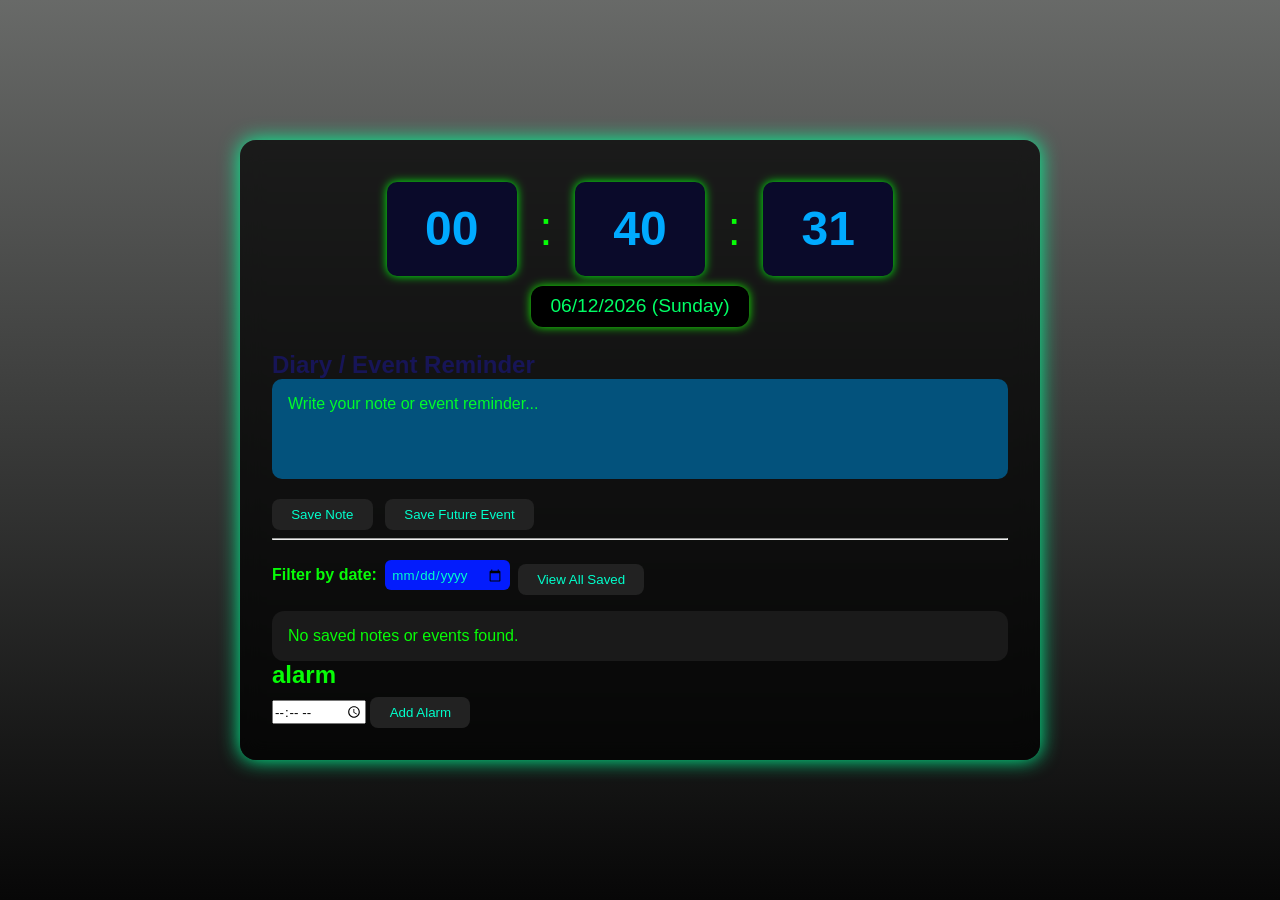
==== index.html @ 6b01ee1b "all" ====
<!DOCTYPE html>
<html lang="en">
<head>
  <meta charset="UTF-8" />
  <meta name="viewport" content="width=device-width, initial-scale=1.0"/>
  <title>Glassmorphism Digital Clock with Diary</title>
  <link rel="stylesheet" href="style.css" />
  <link rel="manifest" href="manifest.json" />
  <meta name="theme-color" content="#00ff66">
  <meta name="mobile-web-app-capable" content="yes">
  <meta name="apple-mobile-web-app-capable" content="yes">
  <link rel="apple-touch-icon" href="icon-192.png">
  <link rel="icon" type="image/png" href="alarm-icon.png" />
</head>
<body>
  <div class="main-container">
    
    <!-- Clock -->
    <div class="clock-container">
      <div class="clock">
        <div id="hours" class="block">00</div>
        <div class="colon">:</div>
        <div id="minutes" class="block">00</div>
        <div class="colon">:</div>
        <div id="seconds" class="block">00</div>
      </div>
    </div>

    <!-- Date -->
    <div class="date-container">
      <div class="date" id="dateDisplay">Loading...</div>
    </div>

    <!-- Diary Section -->
    <div class="diary-container">
      <h2>Diary / Event Reminder</h2>
      
      <!-- Shared Notepad -->
      <textarea id="diaryInput" placeholder="Write your note or event reminder..."></textarea>
      
      <!-- Action Buttons -->
      <div class="diary-buttons">
        <button onclick="saveNote()">Save Note</button>
        <button onclick="saveFutureEvent()">Save Future Event</button>
      </div>
      <div id="savedStatus"></div>

      <hr>

      <!-- View Notes & Events -->
      <div class="history-controls">
        <label for="dateFilter"><strong>Filter by date:</strong></label>
        <input type="date" id="dateFilter" onchange="viewSavedHistory(this.value)">
        <button onclick="viewSavedHistory()">View All Saved</button>
      </div>
      <div id="notesHistory" class="notes-history-container"></div>
    </div>
    <div class="alarm-section">
      <h2>alarm</h2>
      <input type="time" id="alarmTime" />
      <button onclick="addAlarm()">Add Alarm</button>
      <ul id="alarmList"></ul>
    </div>
  </div>

  <!-- JavaScript -->
  <script src="script.js"></script>

  <!-- Service Worker -->
  <script>
    if ('serviceWorker' in navigator) {
      navigator.serviceWorker.register('service-worker.js')
        .then(reg => console.log('Service Worker registered:', reg.scope))
        .catch(err => console.error('Service Worker registration failed:', err));
    }

    // Request Notification Permission
    if ('Notification' in window && Notification.permission !== "granted") {
      Notification.requestPermission();
    }
  </script>
</body>
</html>
---- style.css ----
/* Reset and Base */
* {
    margin: 0;
    padding: 0;
    box-sizing: border-box;
    font-family: 'Segoe UI', Tahoma, Geneva, Verdana, sans-serif;
}

body {
    background: linear-gradient(to bottom, #505250dc, #070707);
    color: #07fc07;
    min-height: 100vh;
    display: flex;
    justify-content: center;
    align-items: center;
    padding: 2rem;
}

/* Main Container */
.main-container {
    width: 100%;
    max-width: 800px;
    background: rgba(0, 0, 0, 0.7);
    backdrop-filter: blur(10px);
    border-radius: 16px;
    padding: 2rem;
    box-shadow: 0 0 20px #00ff99;
    overflow: hidden;
}

/* Clock Styles */
.clock {
    display: flex;
    align-items: center;
    justify-content: center;
    gap: 0.5rem;
    flex-wrap: wrap;
    max-width: 100%;
    font-size: 3rem;
    color: #ffffff;
    padding: 10px 20px;
}

.block {
    background: #0a0a2a;
    padding: 0.4em 0.8em;
    border-radius: 10px;
    margin: 0 0.3em;
    color: #00aaff;
    font-weight: bold;
    min-width: 60px;
    text-align: center;
    box-shadow: 0 0 10px #00ff0d;
}

.colon {
    color: #07fc07;
}

/* Date Display */
.date-container {
    text-align: center;
    margin-bottom: 1rem;
}

#dateDisplay {
    background: #000;
    padding: 0.5em 1em;
    border-radius: 12px;
    font-size: 1.2rem;
    color: #00ff66;
    box-shadow: 0 0 10px #15f301;
    display: inline-block;
}

/* Diary Section */
.diary-container h2 {
    margin-top: 1.5rem;
    color: #171557;
}

textarea {
    width: 100%;
    height: 100px;
    padding: 1rem;
    border-radius: 10px;
    border: none;
    resize: none;
    font-size: 1rem;
    background: #03527c;
    color: #00ff66;
    margin-bottom: 0.5rem;
}

textarea::placeholder {
    color: #00fc2a;
}

/* Buttons */
button {
    padding: 0.5rem 1.2rem;
    background: #222;
    color: #00ffcc;
    border: none;
    border-radius: 8px;
    cursor: pointer;
    margin-right: 0.5rem;
    margin-top: 0.5rem;
    transition: background 0.3s ease;
}

button:hover {
    background: #00ffaa;
    color: #000;
}

/* Save Status */
#savedStatus {
    color: rgb(14, 240, 14);
    font-size: 0.9rem;
    margin-top: 0.5rem;
}

/* History Filter */
.history-controls {
    margin-top: 1rem;
    display: flex;
    flex-wrap: wrap;
    gap: 0.5rem;
    align-items: center;
}

.history-controls input[type="date"] {
    padding: 0.4rem;
    border-radius: 6px;
    border: none;
    background: #031cfc;
    color: #00ffcc;
}

/* Notes History Section */
#notesHistory {
    margin-top: 1rem;
    background: #1a1a1a;
    padding: 1rem;
    border-radius: 12px;
    max-height: 300px;
    overflow-y: auto;
}

.note-item {
    background: #2b2b2b;
    padding: 0.8rem;
    border-left: 5px solid #00ffcc;
    border-radius: 10px;
    margin-bottom: 1rem;
    color: #ffffff;
}

.note-item strong {
    color: #00ff99;
}

.note-item p {
    margin: 0.5rem 0;
    white-space: pre-wrap;
}

.note-item button {
    background: #ff3333;
    color: white;
    font-size: 0.8rem;
    padding: 0.3rem 0.6rem;
}

.note-item button:hover {
    background: #ff5555;
}

/* Future Event Input Section */
.future-event-section {
    margin-top: 2rem;
    padding: 1rem;
    background: rgba(10, 10, 42, 0.8);
    border-radius: 12px;
    box-shadow: 0 0 10px #00ff66;
}

.future-event-section h3 {
    color: #00ffcc;
    margin-bottom: 0.5rem;
}

.future-event-section input[type="date"],
.future-event-section input[type="time"] {
    padding: 0.4rem 0.6rem;
    border: none;
    border-radius: 6px;
    margin-right: 0.5rem;
    background: #00111a;
    color: #00ffcc;
}

/* Reminder Style */
.reminder-item {
    background: #1f1f1f;
    color: #00ffcc;
    padding: 0.8rem;
    border-left: 5px solid #00ffaa;
    border-radius: 10px;
    margin-top: 1rem;
}

/* Note Time Display */
.note-time {
    display: inline-block;
    background: #0a0a2a;
    padding: 0.2em 0.6em;
    margin-right: 0.5em;
    border-radius: 10px;
    color: #00aaff;
    font-weight: bold;
    font-size: 1rem;
    box-shadow: inset 2px 2px 5px #000000, inset -2px -2px 5px #1a1a1a;
}
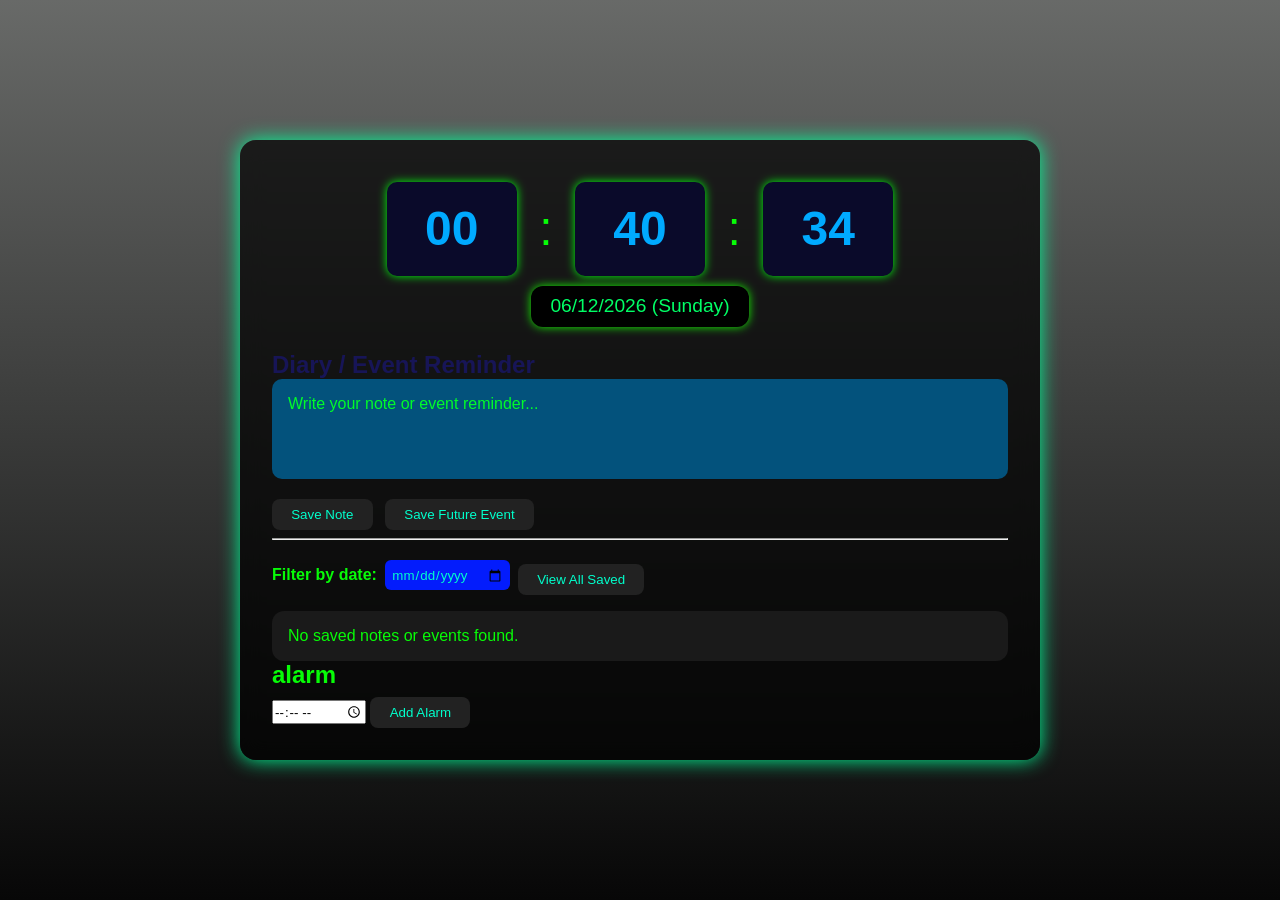
==== commit 186f4994: "all" ====
--- a/index.html
+++ b/index.html
@@ -13,6 +13,8 @@
   <link rel="icon" type="image/png" href="alarm-icon.png" />
 </head>
 <body>
+  <audio id="alarmSound" src="alarm.mp3" preload="auto"></audio>
+
   <div class="main-container">
     
     <!-- Clock -->
@@ -62,6 +64,7 @@
       <ul id="alarmList"></ul>
     </div>
   </div>
+  
 
   <!-- JavaScript -->
   <script src="script.js"></script>
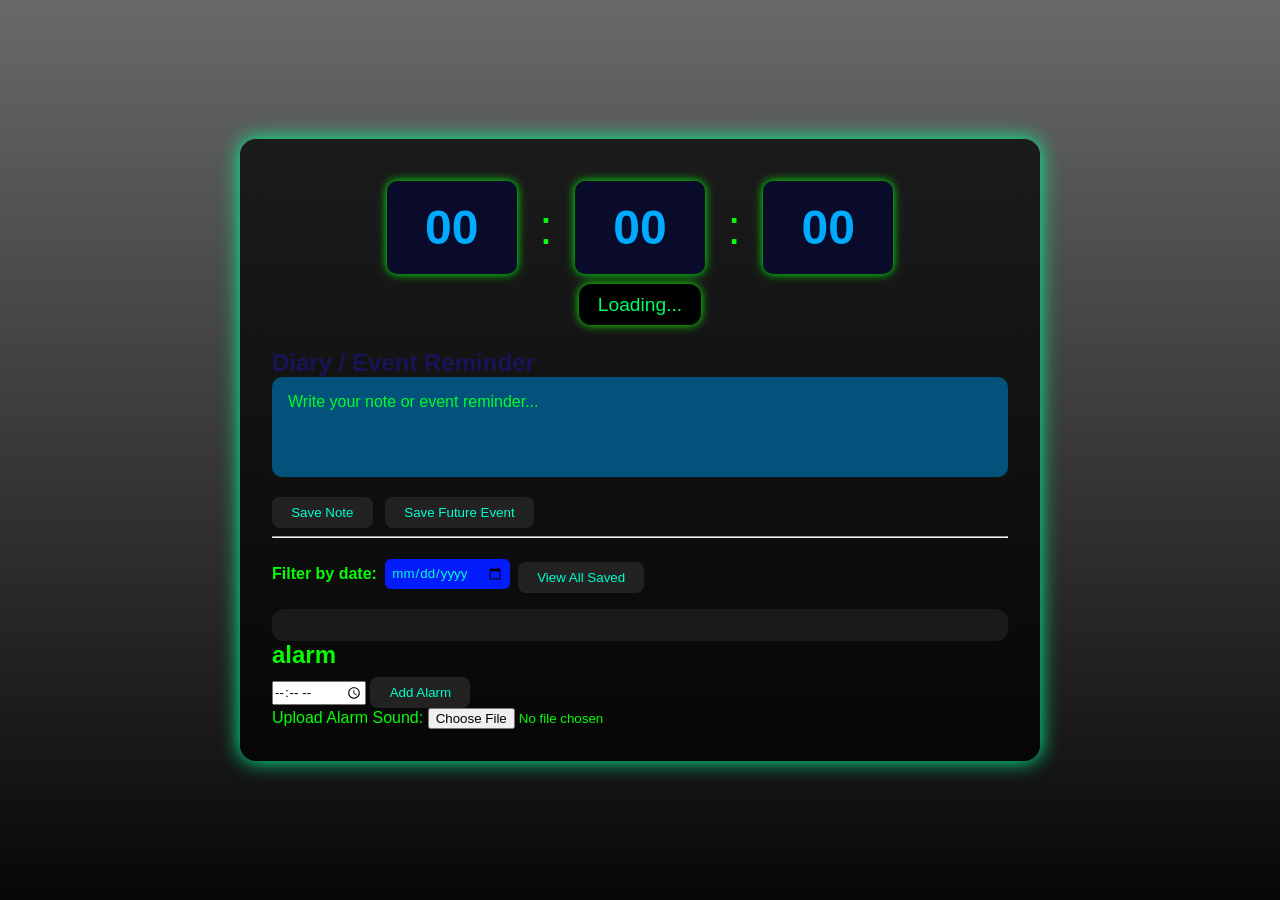
==== commit 83a66cb4: "all" ====
--- a/index.html
+++ b/index.html
@@ -13,7 +13,6 @@
   <link rel="icon" type="image/png" href="alarm-icon.png" />
 </head>
 <body>
-  <audio id="alarmSound" src="alarm.mp3" preload="auto"></audio>
 
   <div class="main-container">
     
@@ -63,6 +62,11 @@
       <button onclick="addAlarm()">Add Alarm</button>
       <ul id="alarmList"></ul>
     </div>
+    <label for="customSoundInput">Upload Alarm Sound:</label>
+<input type="file" id="customSoundInput" accept="audio/*">
+
+<audio id="alarmSound" preload="auto"></audio>
+
   </div>
   
 
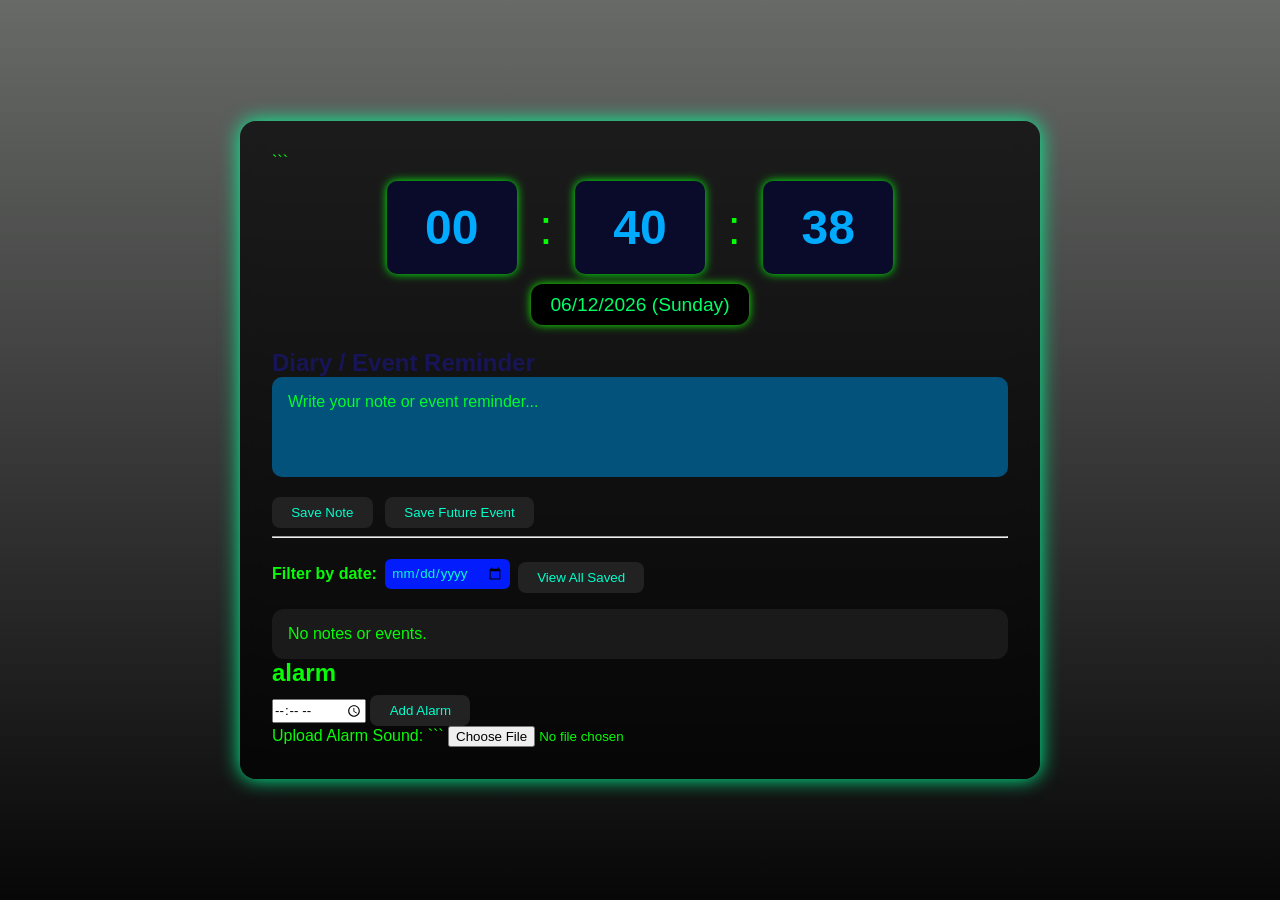
==== commit a1349f36: "all" ====
--- a/index.html
+++ b/index.html
@@ -1,4 +1,5 @@
 <!DOCTYPE html>
+
 <html lang="en">
 <head>
   <meta charset="UTF-8" />
@@ -15,65 +16,69 @@
 <body>
 
   <div class="main-container">
-    
-    <!-- Clock -->
-    <div class="clock-container">
-      <div class="clock">
-        <div id="hours" class="block">00</div>
-        <div class="colon">:</div>
-        <div id="minutes" class="block">00</div>
-        <div class="colon">:</div>
-        <div id="seconds" class="block">00</div>
-      </div>
-    </div>
 
-    <!-- Date -->
-    <div class="date-container">
-      <div class="date" id="dateDisplay">Loading...</div>
-    </div>
+```
+<!-- Clock -->
+<div class="clock-container">
+  <div class="clock">
+    <div id="hours" class="block">00</div>
+    <div class="colon">:</div>
+    <div id="minutes" class="block">00</div>
+    <div class="colon">:</div>
+    <div id="seconds" class="block">00</div>
+  </div>
+</div>
 
-    <!-- Diary Section -->
-    <div class="diary-container">
-      <h2>Diary / Event Reminder</h2>
-      
-      <!-- Shared Notepad -->
-      <textarea id="diaryInput" placeholder="Write your note or event reminder..."></textarea>
-      
-      <!-- Action Buttons -->
-      <div class="diary-buttons">
-        <button onclick="saveNote()">Save Note</button>
-        <button onclick="saveFutureEvent()">Save Future Event</button>
-      </div>
-      <div id="savedStatus"></div>
+<!-- Date -->
+<div class="date-container">
+  <div class="date" id="dateDisplay">Loading...</div>
+</div>
 
-      <hr>
+<!-- Diary Section -->
+<div class="diary-container">
+  <h2>Diary / Event Reminder</h2>
+  
+  <!-- Shared Notepad -->
+  <textarea id="diaryInput" placeholder="Write your note or event reminder..."></textarea>
+  
+  <!-- Action Buttons -->
+  <div class="diary-buttons">
+    <button onclick="saveNote()">Save Note</button>
+    <button onclick="saveFutureEvent()">Save Future Event</button>
+  </div>
+  <div id="savedStatus"></div>
 
-      <!-- View Notes & Events -->
-      <div class="history-controls">
-        <label for="dateFilter"><strong>Filter by date:</strong></label>
-        <input type="date" id="dateFilter" onchange="viewSavedHistory(this.value)">
-        <button onclick="viewSavedHistory()">View All Saved</button>
-      </div>
-      <div id="notesHistory" class="notes-history-container"></div>
-    </div>
-    <div class="alarm-section">
-      <h2>alarm</h2>
-      <input type="time" id="alarmTime" />
-      <button onclick="addAlarm()">Add Alarm</button>
-      <ul id="alarmList"></ul>
-    </div>
-    <label for="customSoundInput">Upload Alarm Sound:</label>
+  <hr>
+
+  <!-- View Notes & Events -->
+  <div class="history-controls">
+    <label for="dateFilter"><strong>Filter by date:</strong></label>
+    <input type="date" id="dateFilter" onchange="viewSavedHistory(this.value)">
+    <button onclick="viewSavedHistory()">View All Saved</button>
+  </div>
+  <div id="notesHistory" class="notes-history-container"></div>
+</div>
+<div class="alarm-section">
+  <h2>alarm</h2>
+  <input type="time" id="alarmTime" />
+  <button onclick="addAlarm()">Add Alarm</button>
+  <ul id="alarmList"></ul>
+</div>
+<label for="customSoundInput">Upload Alarm Sound:</label>
+```
+
 <input type="file" id="customSoundInput" accept="audio/*">
 
 <audio id="alarmSound" preload="auto"></audio>
 
   </div>
-  
 
   <!-- JavaScript -->
+
   <script src="script.js"></script>
 
   <!-- Service Worker -->
+
   <script>
     if ('serviceWorker' in navigator) {
       navigator.serviceWorker.register('service-worker.js')
@@ -86,5 +91,7 @@
       Notification.requestPermission();
     }
   </script>
+
 </body>
 </html>
+
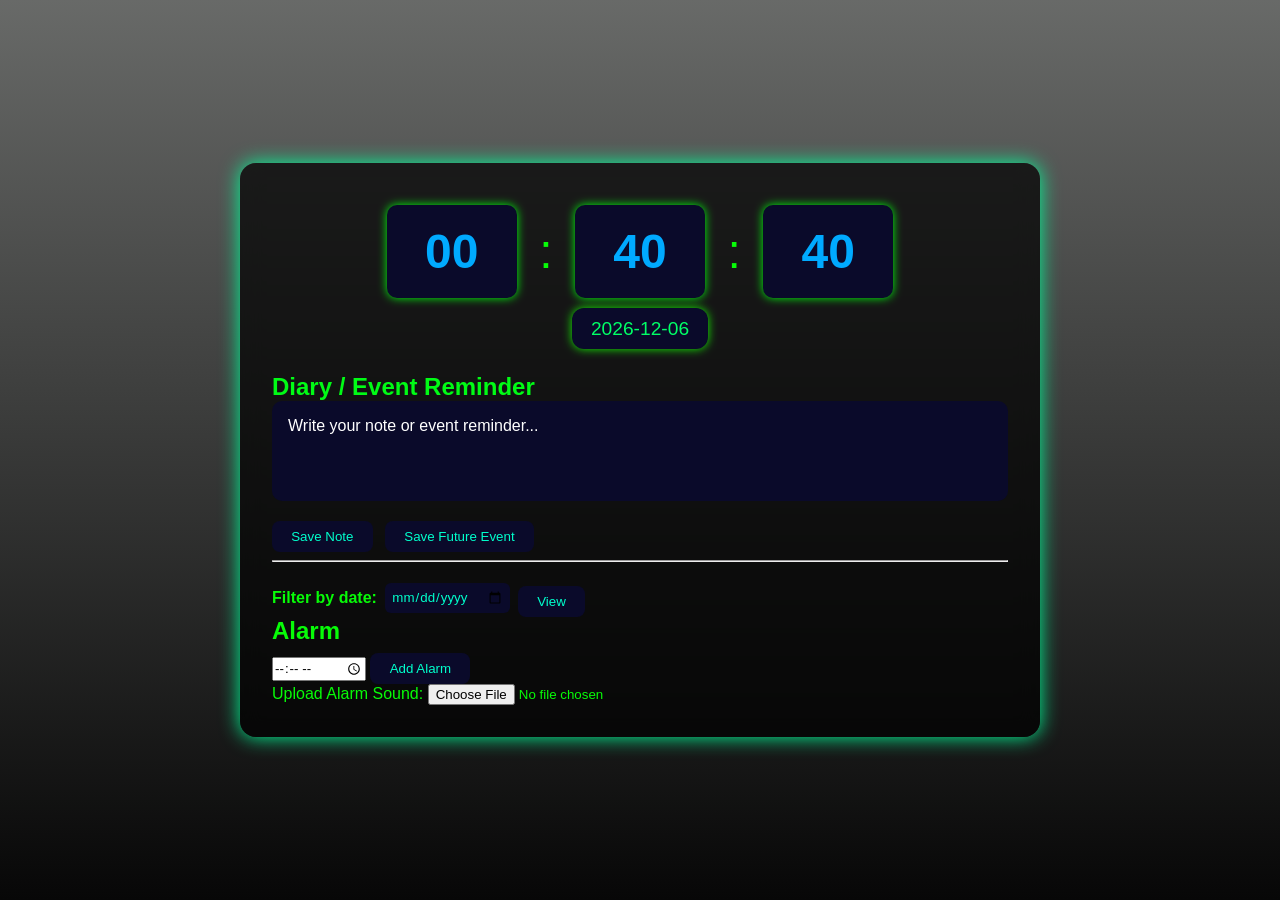
==== commit 72c51cb1: "all" ====
--- a/index.html
+++ b/index.html
@@ -1,5 +1,4 @@
 <!DOCTYPE html>
-
 <html lang="en">
 <head>
   <meta charset="UTF-8" />
@@ -14,71 +13,70 @@
   <link rel="icon" type="image/png" href="alarm-icon.png" />
 </head>
 <body>
-
   <div class="main-container">
 
-```
-<!-- Clock -->
-<div class="clock-container">
-  <div class="clock">
-    <div id="hours" class="block">00</div>
-    <div class="colon">:</div>
-    <div id="minutes" class="block">00</div>
-    <div class="colon">:</div>
-    <div id="seconds" class="block">00</div>
-  </div>
-</div>
+    <!-- Clock -->
+    <div class="clock-container">
+      <div class="clock">
+        <div id="hours" class="block">00</div>
+        <div class="colon">:</div>
+        <div id="minutes" class="block">00</div>
+        <div class="colon">:</div>
+        <div id="seconds" class="block">00</div>
+      </div>
+    </div>
 
-<!-- Date -->
-<div class="date-container">
-  <div class="date" id="dateDisplay">Loading...</div>
-</div>
+    <!-- Date -->
+    <div class="date-container">
+      <div class="date" id="dateDisplay">Loading...</div>
+    </div>
 
-<!-- Diary Section -->
-<div class="diary-container">
-  <h2>Diary / Event Reminder</h2>
-  
-  <!-- Shared Notepad -->
-  <textarea id="diaryInput" placeholder="Write your note or event reminder..."></textarea>
-  
-  <!-- Action Buttons -->
-  <div class="diary-buttons">
-    <button onclick="saveNote()">Save Note</button>
-    <button onclick="saveFutureEvent()">Save Future Event</button>
-  </div>
-  <div id="savedStatus"></div>
+    <!-- Diary Section -->
+    <div class="diary-container">
+      <h2>Diary / Event Reminder</h2>
+      <textarea id="diaryInput" placeholder="Write your note or event reminder..."></textarea>
 
-  <hr>
+      <!-- Action Buttons -->
+      <div class="diary-buttons">
+        <button onclick="saveNote()">Save Note</button>
+        <button onclick="saveFutureEvent()">Save Future Event</button>
+      </div>
+      <div id="savedStatus"></div>
 
-  <!-- View Notes & Events -->
-  <div class="history-controls">
-    <label for="dateFilter"><strong>Filter by date:</strong></label>
-    <input type="date" id="dateFilter" onchange="viewSavedHistory(this.value)">
-    <button onclick="viewSavedHistory()">View All Saved</button>
-  </div>
-  <div id="notesHistory" class="notes-history-container"></div>
-</div>
-<div class="alarm-section">
-  <h2>alarm</h2>
-  <input type="time" id="alarmTime" />
-  <button onclick="addAlarm()">Add Alarm</button>
-  <ul id="alarmList"></ul>
-</div>
-<label for="customSoundInput">Upload Alarm Sound:</label>
-```
+      <hr>
 
-<input type="file" id="customSoundInput" accept="audio/*">
+      <!-- View All Notes & Events -->
+      <div class="history-controls">
+        <label for="dateFilter"><strong>Filter by date:</strong></label>
+        <input type="date" id="dateFilter" />
+        <button onclick="viewSavedHistory()">View</button>
+      </div>
+      
 
-<audio id="alarmSound" preload="auto"></audio>
+      <!-- Notes History Scrollable Display -->
+      <div id="notesHistory" class="notes-history-container" style="display: none; max-height: 300px; overflow-y: auto;" tabindex="-1">
+        <button onclick="document.getElementById('notesHistory').style.display='none'">Close</button>
+      </div>
+    </div>
 
+    <!-- Alarm Section -->
+    <div class="alarm-section">
+      <h2>Alarm</h2>
+      <input type="time" id="alarmTime" />
+      <button onclick="addAlarm()">Add Alarm</button>
+      <ul id="alarmsList"></ul>
+    </div>
+
+    <!-- Custom Sound Upload -->
+    <label for="customSoundInput">Upload Alarm Sound:</label>
+    <input type="file" id="customSoundInput" accept="audio/*">
+    <audio id="alarmSound" preload="auto"></audio>
   </div>
 
   <!-- JavaScript -->
-
   <script src="script.js"></script>
 
   <!-- Service Worker -->
-
   <script>
     if ('serviceWorker' in navigator) {
       navigator.serviceWorker.register('service-worker.js')
@@ -86,12 +84,9 @@
         .catch(err => console.error('Service Worker registration failed:', err));
     }
 
-    // Request Notification Permission
     if ('Notification' in window && Notification.permission !== "granted") {
       Notification.requestPermission();
     }
   </script>
-
 </body>
 </html>
-
--- a/style.css
+++ b/style.css
@@ -64,7 +64,7 @@
 }
 
 #dateDisplay {
-    background: #000;
+    background: #0a0a2a;
     padding: 0.5em 1em;
     border-radius: 12px;
     font-size: 1.2rem;
@@ -76,7 +76,7 @@
 /* Diary Section */
 .diary-container h2 {
     margin-top: 1.5rem;
-    color: #171557;
+    color: #00fc15;
 }
 
 textarea {
@@ -87,19 +87,19 @@
     border: none;
     resize: none;
     font-size: 1rem;
-    background: #03527c;
-    color: #00ff66;
+    background: #0a0a2a;
+    color: #ffffff;
     margin-bottom: 0.5rem;
 }
 
 textarea::placeholder {
-    color: #00fc2a;
+    color: #ffffff;
 }
 
 /* Buttons */
 button {
     padding: 0.5rem 1.2rem;
-    background: #222;
+    background: #0a0a2a;
     color: #00ffcc;
     border: none;
     border-radius: 8px;
@@ -134,7 +134,7 @@
     padding: 0.4rem;
     border-radius: 6px;
     border: none;
-    background: #031cfc;
+    background: #0a0a2a;
     color: #00ffcc;
 }
 
@@ -149,7 +149,7 @@
 }
 
 .note-item {
-    background: #2b2b2b;
+    background: #0a0a2a;
     padding: 0.8rem;
     border-left: 5px solid #00ffcc;
     border-radius: 10px;
@@ -204,7 +204,7 @@
 /* Reminder Style */
 .reminder-item {
     background: #1f1f1f;
-    color: #00ffcc;
+    color: #0a0a2a;
     padding: 0.8rem;
     border-left: 5px solid #00ffaa;
     border-radius: 10px;
@@ -223,3 +223,20 @@
     font-size: 1rem;
     box-shadow: inset 2px 2px 5px #000000, inset -2px -2px 5px #1a1a1a;
 }
+
+/* ======================= */
+/* Glow/Twinkle Animation  */
+/* ======================= */
+
+@keyframes twinkle {
+    0%, 100% {
+        filter: brightness(1.2) drop-shadow(0 0 5px #00ff99);
+    }
+    50% {
+        filter: brightness(2.5) drop-shadow(0 0 20px #00ffcc);
+    }
+}
+
+.glow-twinkle {
+    animation: twinkle 1s infinite;
+}
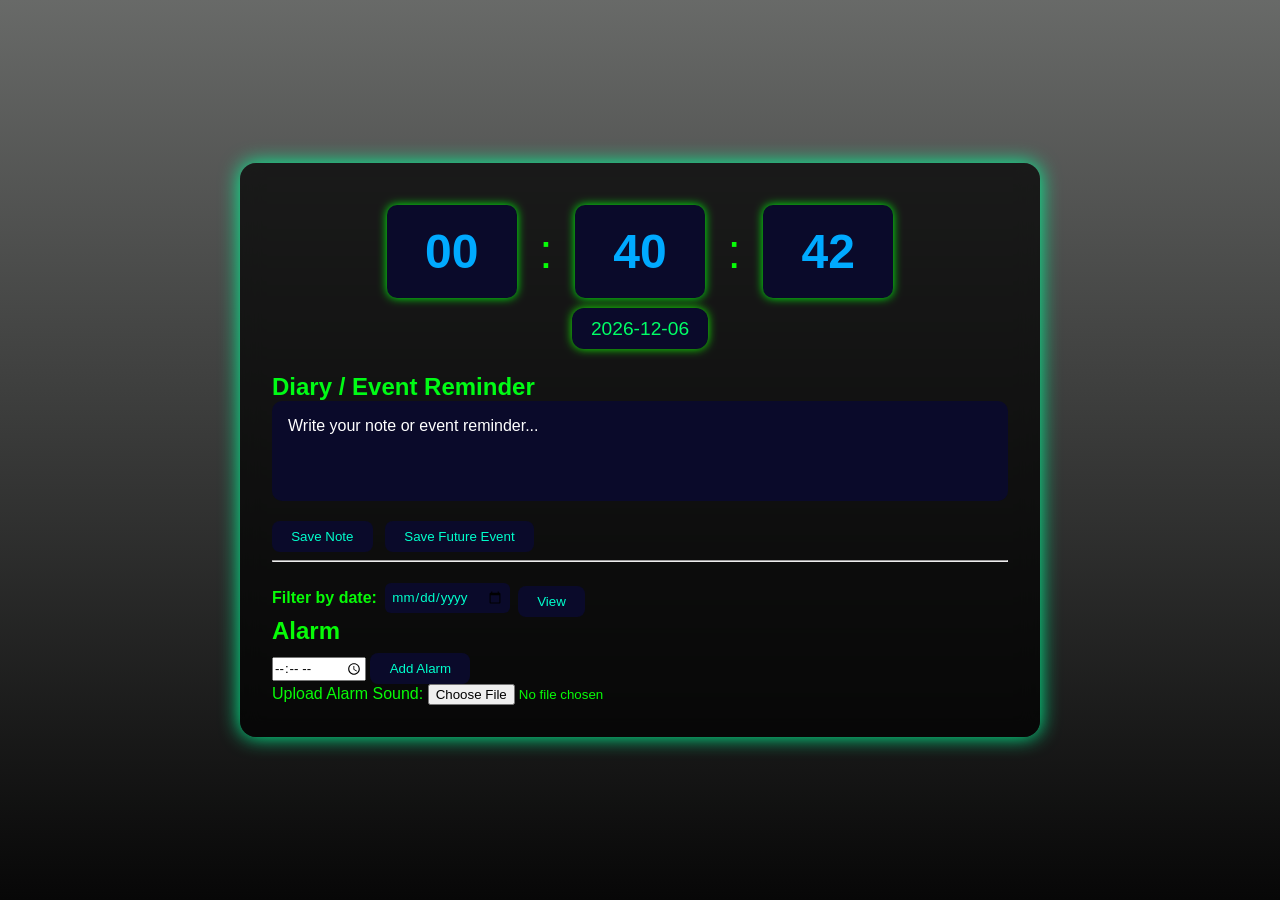
==== commit 61e53f1d: "all" ====
--- a/index.html
+++ b/index.html
@@ -71,6 +71,8 @@
     <label for="customSoundInput">Upload Alarm Sound:</label>
     <input type="file" id="customSoundInput" accept="audio/*">
     <audio id="alarmSound" preload="auto"></audio>
+    <button id="installBtn" style="display:none;">Install App</button>
+
   </div>
 
   <!-- JavaScript -->
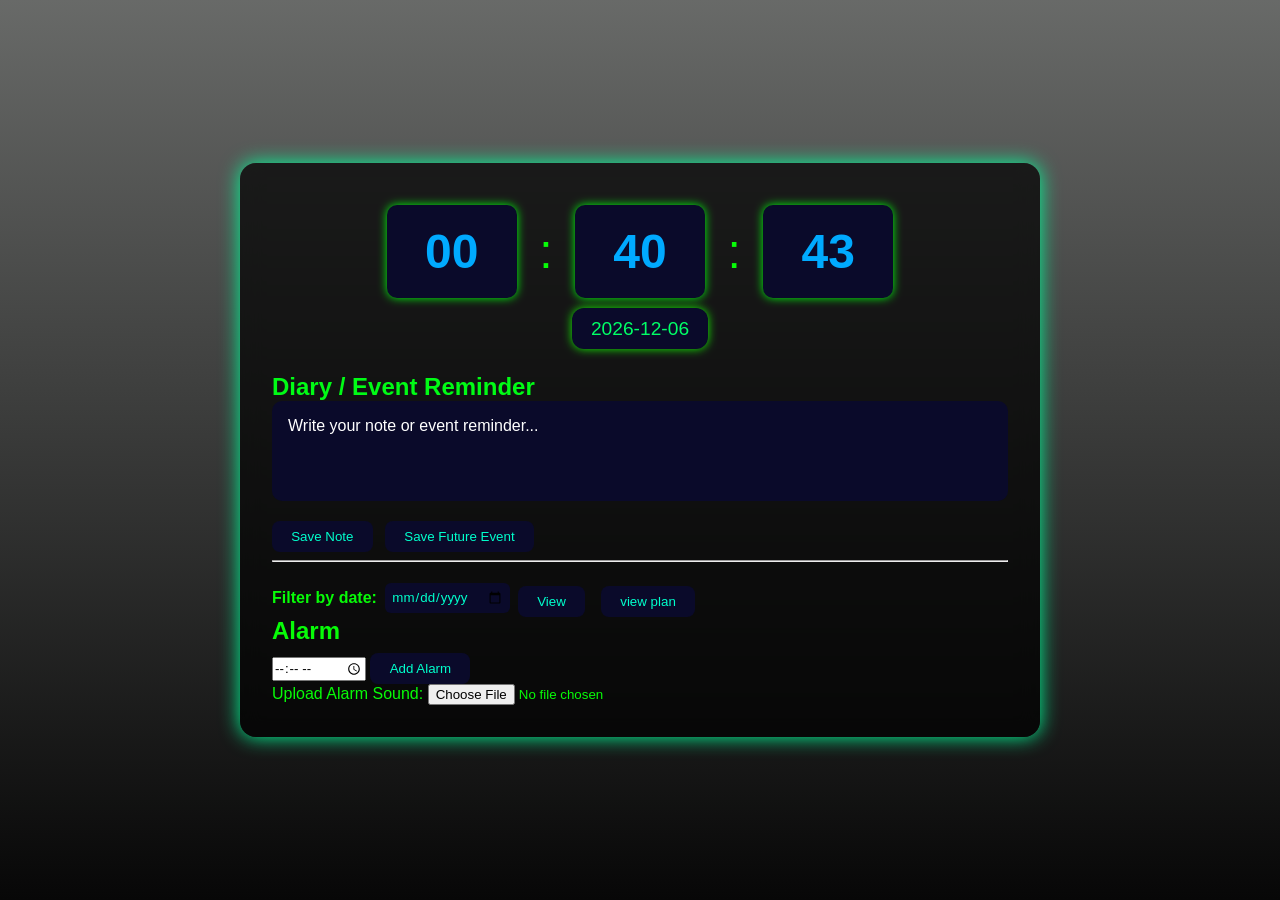
==== commit ca2c89ef: "all" ====
--- a/index.html
+++ b/index.html
@@ -50,6 +50,7 @@
         <label for="dateFilter"><strong>Filter by date:</strong></label>
         <input type="date" id="dateFilter" />
         <button onclick="viewSavedHistory()">View</button>
+        <button onclick="viewSavedfuture()">view plan</button>
       </div>
       
 
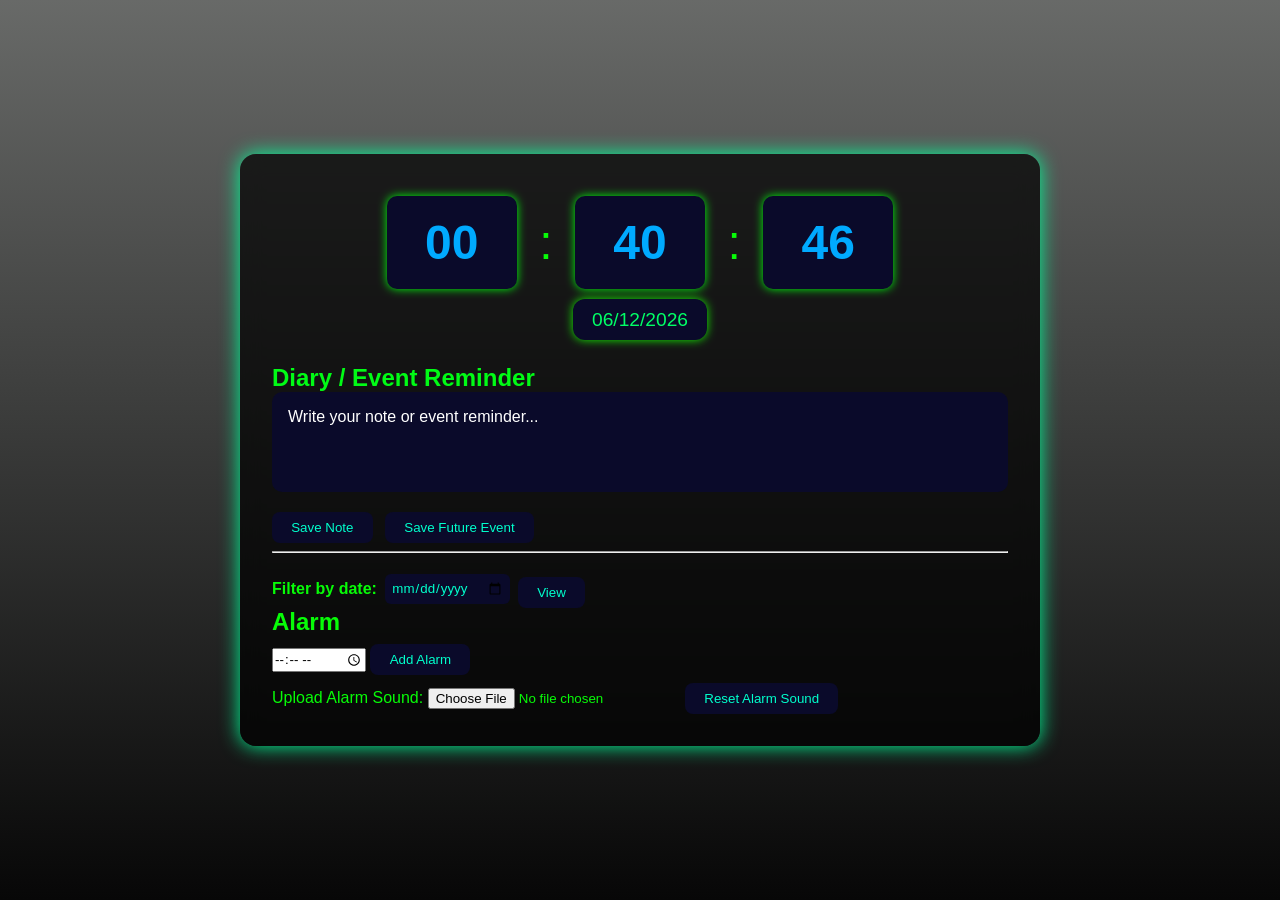
==== commit 029c2d3a: "all" ====
--- a/index.html
+++ b/index.html
@@ -50,7 +50,6 @@
         <label for="dateFilter"><strong>Filter by date:</strong></label>
         <input type="date" id="dateFilter" />
         <button onclick="viewSavedHistory()">View</button>
-        <button onclick="viewSavedfuture()">view plan</button>
       </div>
       
 
@@ -73,7 +72,7 @@
     <input type="file" id="customSoundInput" accept="audio/*">
     <audio id="alarmSound" preload="auto"></audio>
     <button id="installBtn" style="display:none;">Install App</button>
-
+<button onclick="resetCustomSound()">Reset Alarm Sound</button>
   </div>
 
   <!-- JavaScript -->
